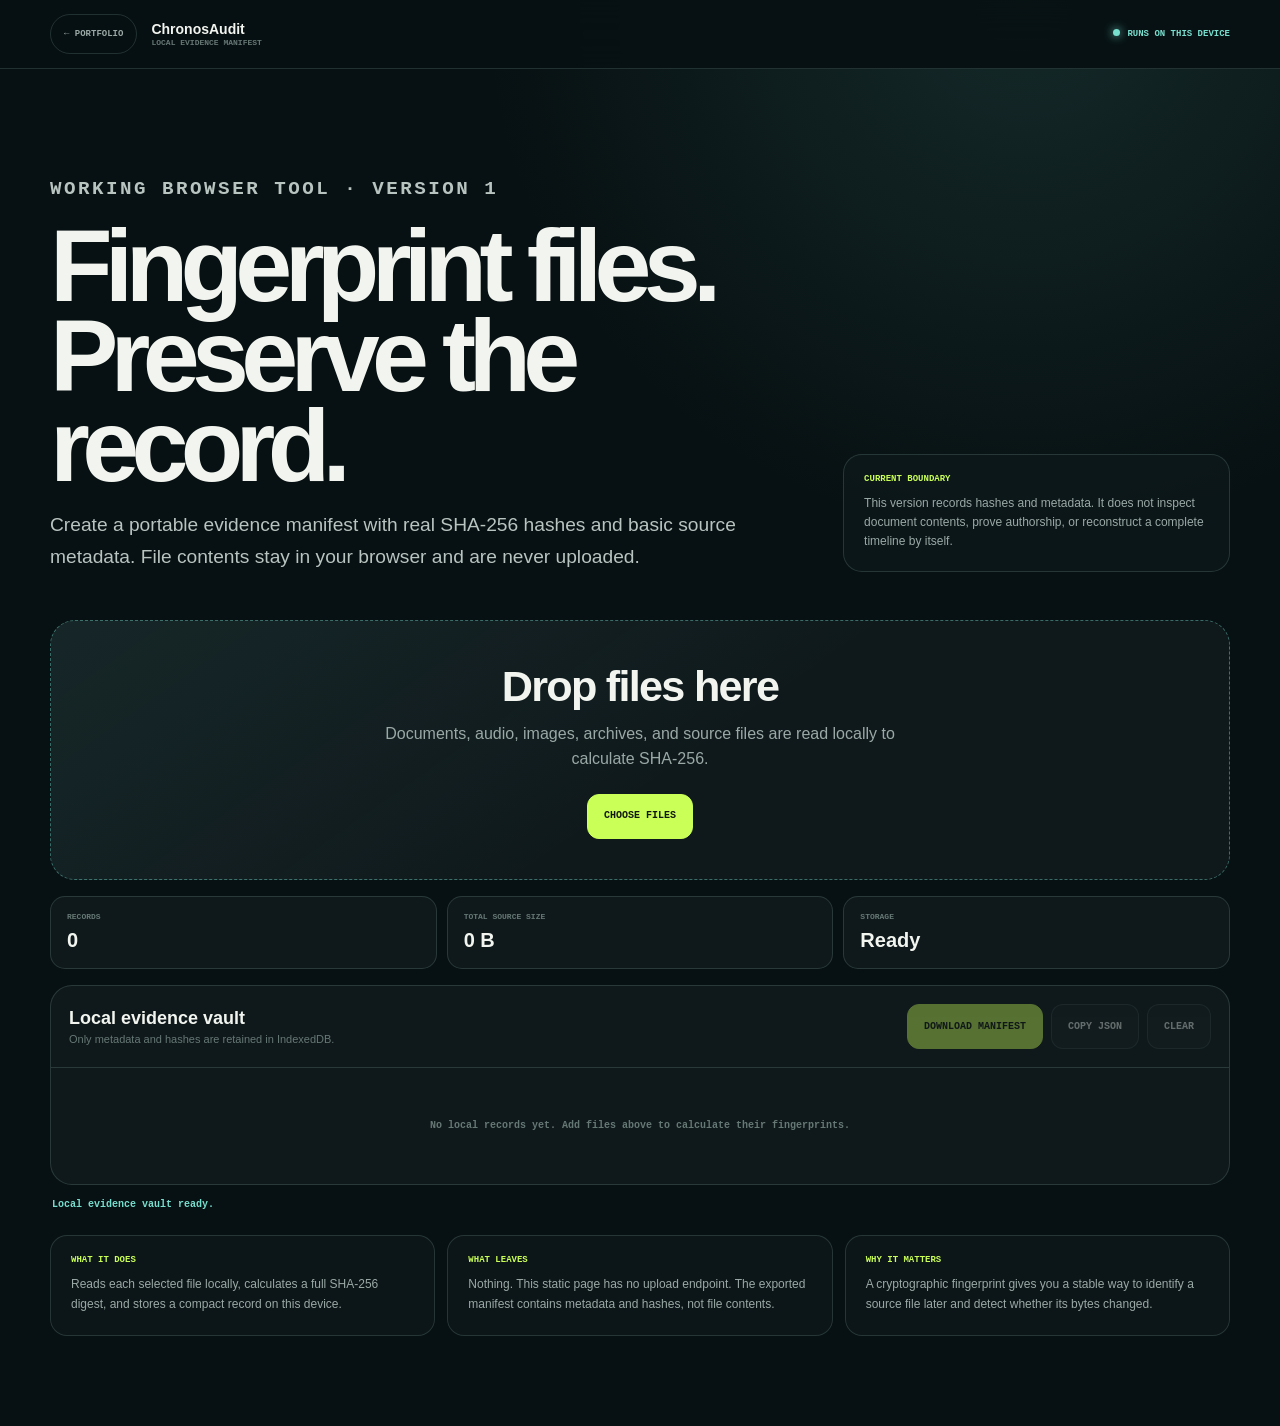
==== chronosaudit.html @ c4d178d5 "Create clear portfolio front door and standalone ChronosAudit tool" ====
<!doctype html><html lang="en"><head><meta charset="utf-8"><meta name="viewport" content="width=device-width,initial-scale=1,viewport-fit=cover"><meta name="theme-color" content="#071012"><meta name="description" content="Create a portable local evidence manifest with real SHA-256 hashes. Files are processed in your browser and are never uploaded."><title>ChronosAudit — Local evidence manifest</title><style>
:root{color-scheme:dark;--bg:#071012;--panel:#0f191c;--panel2:#091114;--ink:#f2f5ef;--muted:#9aa9a5;--faint:#667874;--line:rgba(188,242,225,.15);--mint:#78dfcf;--acid:#caff58;--red:#ff8e84;--max:1180px}*{box-sizing:border-box}body{margin:0;min-width:320px;background:radial-gradient(circle at 80% 0,rgba(120,223,207,.12),transparent 34rem),var(--bg);color:var(--ink);font-family:Inter,-apple-system,BlinkMacSystemFont,"Segoe UI",sans-serif;-webkit-font-smoothing:antialiased}.shell{width:min(calc(100% - 32px),var(--max));margin:auto}.top{border-bottom:1px solid var(--line);background:rgba(7,16,18,.9);backdrop-filter:blur(18px)}nav{display:flex;min-height:68px;align-items:center;gap:14px}.back{display:inline-flex;min-height:40px;align-items:center;padding:0 13px;border:1px solid var(--line);border-radius:999px;color:var(--muted);font:800 9px/1 ui-monospace,monospace;text-decoration:none;text-transform:uppercase}.title strong{display:block;font-size:14px}.title small{display:block;margin-top:2px;color:var(--faint);font:700 8px/1 ui-monospace,monospace;text-transform:uppercase}.local{margin-left:auto;color:var(--mint);font:800 9px/1 ui-monospace,monospace;text-transform:uppercase}.local:before{display:inline-block;width:7px;height:7px;margin-right:7px;border-radius:50%;background:var(--mint);box-shadow:0 0 10px var(--mint);content:""}.hero{display:grid;grid-template-columns:minmax(0,1fr) minmax(280px,.55fr);gap:clamp(32px,7vw,90px);align-items:end;padding:clamp(60px,9vw,105px) 0 48px}.eyebrow{color:var(--mint);font:800 9px/1 ui-monospace,monospace;letter-spacing:.13em;text-transform:uppercase}.hero h1{margin:15px 0 18px;font-size:clamp(3.2rem,8vw,6.7rem);line-height:.88;letter-spacing:-.075em}.hero p{max-width:690px;margin:0;color:#b8c4c0;font-size:clamp(1rem,1.8vw,1.2rem);line-height:1.65}.limit{padding:20px;border:1px solid var(--line);border-radius:19px;background:rgba(15,25,28,.72)}.limit strong{display:block;color:var(--acid);font:800 9px/1 ui-monospace,monospace;text-transform:uppercase}.limit p{margin:10px 0 0;color:var(--muted);font-size:12px;line-height:1.6}.work{padding-bottom:90px}.drop{display:grid;min-height:260px;place-items:center;padding:30px;border:1px dashed rgba(120,223,207,.42);border-radius:25px;background:linear-gradient(145deg,rgba(120,223,207,.07),transparent 55%),var(--panel);text-align:center;cursor:pointer}.drop.drag{border-color:var(--acid);background:rgba(202,255,88,.06)}.drop.busy{pointer-events:none;opacity:.72}.drop h2{margin:0;font-size:clamp(1.65rem,3.5vw,2.7rem);letter-spacing:-.04em}.drop p{max-width:560px;margin:10px auto 0;color:var(--muted);line-height:1.6}.button{display:inline-flex;min-height:45px;align-items:center;justify-content:center;padding:0 16px;border:1px solid var(--line);border-radius:12px;background:rgba(255,255,255,.04);color:var(--ink);font:800 10px/1 ui-monospace,monospace;cursor:pointer;text-decoration:none;text-transform:uppercase}.button.primary{border-color:var(--acid);background:var(--acid);color:#11170f}.drop .button{margin-top:22px}.button:disabled{cursor:not-allowed;opacity:.38}.processing{display:none;margin-top:12px;padding:15px 17px;border:1px solid var(--line);border-radius:15px;background:var(--panel)}.processing.show{display:block}.processing-top{display:flex;justify-content:space-between;gap:14px;color:var(--muted);font:700 9px/1.3 ui-monospace,monospace}.progress{height:5px;margin-top:12px;overflow:hidden;border-radius:999px;background:#182427}.progress span{display:block;width:0;height:100%;background:var(--mint);transition:width .14s}.summary{display:grid;grid-template-columns:repeat(3,1fr);gap:10px;margin:16px 0}.metric{padding:16px;border:1px solid var(--line);border-radius:15px;background:var(--panel)}.metric small{display:block;color:var(--faint);font:800 8px/1 ui-monospace,monospace;text-transform:uppercase}.metric strong{display:block;margin-top:8px;font-size:20px}.vault{overflow:hidden;border:1px solid var(--line);border-radius:22px;background:var(--panel)}.vault-head{display:flex;align-items:center;justify-content:space-between;gap:18px;padding:18px;border-bottom:1px solid var(--line)}.vault-head h2{margin:0;font-size:18px}.vault-head p{margin:4px 0 0;color:var(--faint);font-size:11px}.actions{display:flex;flex-wrap:wrap;gap:8px}.table-wrap{overflow:auto}table{width:100%;min-width:780px;border-collapse:collapse}th,td{padding:14px 16px;border-bottom:1px solid rgba(188,242,225,.08);text-align:left;font:700 9px/1.4 ui-monospace,monospace}th{color:var(--faint);text-transform:uppercase}td{color:var(--muted)}td.name{max-width:280px;color:var(--ink);overflow:hidden;text-overflow:ellipsis;white-space:nowrap}td.hash{max-width:360px;color:var(--mint);overflow:hidden;text-overflow:ellipsis;white-space:nowrap}td button{border:0;background:none;color:var(--faint);cursor:pointer;font-size:17px}.empty{padding:50px 20px;color:var(--faint);text-align:center;font:700 10px/1.6 ui-monospace,monospace}.status{min-height:22px;margin:12px 2px 0;color:var(--mint);font:700 10px/1.5 ui-monospace,monospace}.status.error{color:var(--red)}.explain{display:grid;grid-template-columns:repeat(3,1fr);gap:12px;margin-top:16px}.explain article{padding:20px;border:1px solid var(--line);border-radius:17px;background:rgba(15,25,28,.7)}.explain h3{margin:0;color:var(--acid);font:800 9px/1 ui-monospace,monospace;text-transform:uppercase}.explain p{margin:10px 0 0;color:var(--muted);font-size:12px;line-height:1.65}@media(max-width:800px){.hero{grid-template-columns:1fr}.summary,.explain{grid-template-columns:1fr}.vault-head{align-items:flex-start;flex-direction:column}.actions{width:100%}.actions .button{flex:1}.local{font-size:0}.local:before{margin:0}}@media(max-width:500px){.shell{width:min(calc(100% - 22px),var(--max))}.hero h1{font-size:clamp(3rem,17vw,4.4rem)}.drop{min-height:230px;padding:22px}.actions{display:grid}.actions .button{width:100%}}
</style></head><body><header class="top"><nav class="shell"><a class="back" href="index.html">← Portfolio</a><div class="title"><strong>ChronosAudit</strong><small>Local evidence manifest</small></div><div class="local">Runs on this device</div></nav></header><main class="shell"><section class="hero"><div><p class="eyebrow">Working browser tool · version 1</p><h1>Fingerprint files. Preserve the record.</h1><p>Create a portable evidence manifest with real SHA-256 hashes and basic source metadata. File contents stay in your browser and are never uploaded.</p></div><aside class="limit"><strong>Current boundary</strong><p>This version records hashes and metadata. It does not inspect document contents, prove authorship, or reconstruct a complete timeline by itself.</p></aside></section><section class="work"><input id="files" type="file" multiple hidden><div class="drop" id="drop" tabindex="0" role="button" aria-label="Choose files to hash"><div><h2>Drop files here</h2><p>Documents, audio, images, archives, and source files are read locally to calculate SHA-256.</p><button class="button primary" id="choose" type="button">Choose files</button></div></div><div class="processing" id="processing"><div class="processing-top"><span id="processingFile">Preparing…</span><span id="processingCount"></span></div><div class="progress"><span id="bar"></span></div></div><div class="summary"><div class="metric"><small>Records</small><strong id="count">0</strong></div><div class="metric"><small>Total source size</small><strong id="size">0 B</strong></div><div class="metric"><small>Storage</small><strong id="dbState">Opening…</strong></div></div><section class="vault"><header class="vault-head"><div><h2>Local evidence vault</h2><p>Only metadata and hashes are retained in IndexedDB.</p></div><div class="actions"><button class="button primary" id="download" disabled>Download manifest</button><button class="button" id="copy" disabled>Copy JSON</button><button class="button" id="clear" disabled>Clear</button></div></header><div class="table-wrap"><table id="table" hidden><thead><tr><th>File</th><th>Size</th><th>Modified</th><th>SHA-256</th><th></th></tr></thead><tbody id="rows"></tbody></table><div class="empty" id="empty">No local records yet. Add files above to calculate their fingerprints.</div></div></section><div class="status" id="status" role="status" aria-live="polite"></div><div class="explain"><article><h3>What it does</h3><p>Reads each selected file locally, calculates a full SHA-256 digest, and stores a compact record on this device.</p></article><article><h3>What leaves</h3><p>Nothing. This static page has no upload endpoint. The exported manifest contains metadata and hashes, not file contents.</p></article><article><h3>Why it matters</h3><p>A cryptographic fingerprint gives you a stable way to identify a source file later and detect whether its bytes changed.</p></article></div></section></main><script>
(()=>{const DB='chronosaudit',STORE='records',SCHEMA='chronosaudit.manifest.v1',el={files:document.querySelector('#files'),drop:document.querySelector('#drop'),choose:document.querySelector('#choose'),processing:document.querySelector('#processing'),processingFile:document.querySelector('#processingFile'),processingCount:document.querySelector('#processingCount'),bar:document.querySelector('#bar'),count:document.querySelector('#count'),size:document.querySelector('#size'),dbState:document.querySelector('#dbState'),download:document.querySelector('#download'),copy:document.querySelector('#copy'),clear:document.querySelector('#clear'),table:document.querySelector('#table'),rows:document.querySelector('#rows'),empty:document.querySelector('#empty'),status:document.querySelector('#status')};let db,records=[],busy=false;const status=(m,e=false)=>{el.status.textContent=m;el.status.classList.toggle('error',e)};const bytes=n=>{if(!n)return'0 B';let u=['B','KB','MB','GB'],i=Math.min(Math.floor(Math.log(n)/Math.log(1024)),u.length-1);return`${(n/1024**i).toFixed(i?1:0)} ${u[i]}`};const date=v=>{let d=new Date(v);return Number.isNaN(d.valueOf())?'Unknown':d.toLocaleString()};function open(){return new Promise((res,rej)=>{let r=indexedDB.open(DB,1);r.onupgradeneeded=()=>r.result.createObjectStore(STORE,{keyPath:'id'});r.onsuccess=()=>res(r.result);r.onerror=()=>rej(r.error)})}function tx(mode='readonly'){return db.transaction(STORE,mode).objectStore(STORE)}function all(){return new Promise((res,rej)=>{let r=tx().getAll();r.onsuccess=()=>res(r.result||[]);r.onerror=()=>rej(r.error)})}function put(x){return new Promise((res,rej)=>{let r=tx('readwrite').put(x);r.onsuccess=()=>res();r.onerror=()=>rej(r.error)})}function del(id){return new Promise((res,rej)=>{let r=tx('readwrite').delete(id);r.onsuccess=()=>res();r.onerror=()=>rej(r.error)})}function wipe(){return new Promise((res,rej)=>{let r=tx('readwrite').clear();r.onsuccess=()=>res();r.onerror=()=>rej(r.error)})}async function hash(file){let data=await file.arrayBuffer(),digest=await crypto.subtle.digest('SHA-256',data);return[...new Uint8Array(digest)].map(b=>b.toString(16).padStart(2,'0')).join('')}function manifest(){return{schema:SCHEMA,generatedAt:new Date().toISOString(),processing:{location:'client browser',algorithm:'SHA-256',fileContentsUploaded:false,fileContentsStored:false,note:'Hashes identify bytes; this manifest does not prove authorship by itself.'},summary:{recordCount:records.length,totalBytes:records.reduce((s,r)=>s+Number(r.size||0),0)},entries:records.map(({id,...r})=>r)}}function render(){records.sort((a,b)=>String(b.addedAt).localeCompare(String(a.addedAt)));el.rows.replaceChildren();for(const r of records){let tr=document.createElement('tr'),n=document.createElement('td'),s=document.createElement('td'),m=document.createElement('td'),h=document.createElement('td'),x=document.createElement('td'),b=document.createElement('button');n.className='name';n.textContent=r.name;s.textContent=bytes(r.size);m.textContent=date(r.lastModified);h.className='hash';h.textContent=r.sha256;b.textContent='×';b.setAttribute('aria-label',`Remove ${r.name}`);b.onclick=async()=>{if(busy)return;await del(r.id);records=records.filter(v=>v.id!==r.id);render();status(`Removed ${r.name}.`)};x.append(b);tr.append(n,s,m,h,x);el.rows.append(tr)}let yes=records.length>0;el.table.hidden=!yes;el.empty.hidden=yes;el.count.textContent=records.length;el.size.textContent=bytes(records.reduce((s,r)=>s+Number(r.size||0),0));[el.download,el.copy,el.clear].forEach(b=>b.disabled=!yes||busy);el.dbState.textContent=db?'Ready':'Unavailable'}async function process(list){let files=[...(list||[])].filter(f=>f instanceof File);if(!files.length||busy)return;busy=true;el.drop.classList.add('busy');el.processing.classList.add('show');render();let ok=0,fail=0;for(let i=0;i<files.length;i++){let f=files[i];el.processingFile.textContent=`Hashing ${f.name}`;el.processingCount.textContent=`${i+1} / ${files.length}`;el.bar.style.width=`${Math.round(i/files.length*100)}%`;try{let sha=await hash(f),r={id:`${sha}:${f.name}:${f.size}:${f.lastModified}`,name:f.name,size:f.size,type:f.type||'application/octet-stream',lastModified:new Date(f.lastModified).toISOString(),sha256:sha,addedAt:new Date().toISOString()};await put(r);let j=records.findIndex(v=>v.id===r.id);j>=0?records.splice(j,1,r):records.push(r);ok++}catch(e){console.error(e);fail++}el.bar.style.width=`${Math.round((i+1)/files.length*100)}%`;render()}busy=false;el.drop.classList.remove('busy');el.processing.classList.remove('show');el.bar.style.width='0%';el.files.value='';render();status(fail?`Saved ${ok}; ${fail} could not be hashed.`:`Saved ${ok} local record${ok===1?'':'s'}. Nothing was uploaded.`,!!fail)}el.choose.onclick=e=>{e.stopPropagation();el.files.click()};el.drop.onclick=e=>{if(e.target!==el.choose)el.files.click()};el.drop.onkeydown=e=>{if(e.key==='Enter'||e.key===' '){e.preventDefault();el.files.click()}};el.files.onchange=e=>process(e.target.files);['dragenter','dragover'].forEach(t=>el.drop.addEventListener(t,e=>{e.preventDefault();el.drop.classList.add('drag')}));el.drop.ondragleave=e=>{if(!el.drop.contains(e.relatedTarget))el.drop.classList.remove('drag')};el.drop.ondrop=e=>{e.preventDefault();el.drop.classList.remove('drag');process(e.dataTransfer.files)};el.download.onclick=()=>{let blob=new Blob([JSON.stringify(manifest(),null,2)],{type:'application/json'}),url=URL.createObjectURL(blob),a=document.createElement('a');a.href=url;a.download=`chronosaudit-manifest-${new Date().toISOString().replace(/[:.]/g,'-')}.json`;a.click();URL.revokeObjectURL(url);status(`Downloaded ${records.length}-record manifest.`)};el.copy.onclick=async()=>{let text=JSON.stringify(manifest(),null,2);try{await navigator.clipboard.writeText(text);status(`Copied ${records.length}-record manifest.`)}catch{status('Clipboard access was blocked. Use Download manifest.',true)}};el.clear.onclick=async()=>{if(!confirm(`Clear ${records.length} local record${records.length===1?'':'s'}? Original files are not affected.`))return;await wipe();records=[];render();status('Local records cleared. Original files were not changed.')} ;(async()=>{try{db=await open();records=await all();render();status(records.length?`Restored ${records.length} local record${records.length===1?'':'s'}.`:'Local evidence vault ready.')}catch(e){console.error(e);render();status('IndexedDB is unavailable in this browser.',true)}})()})();
</script></body></html>
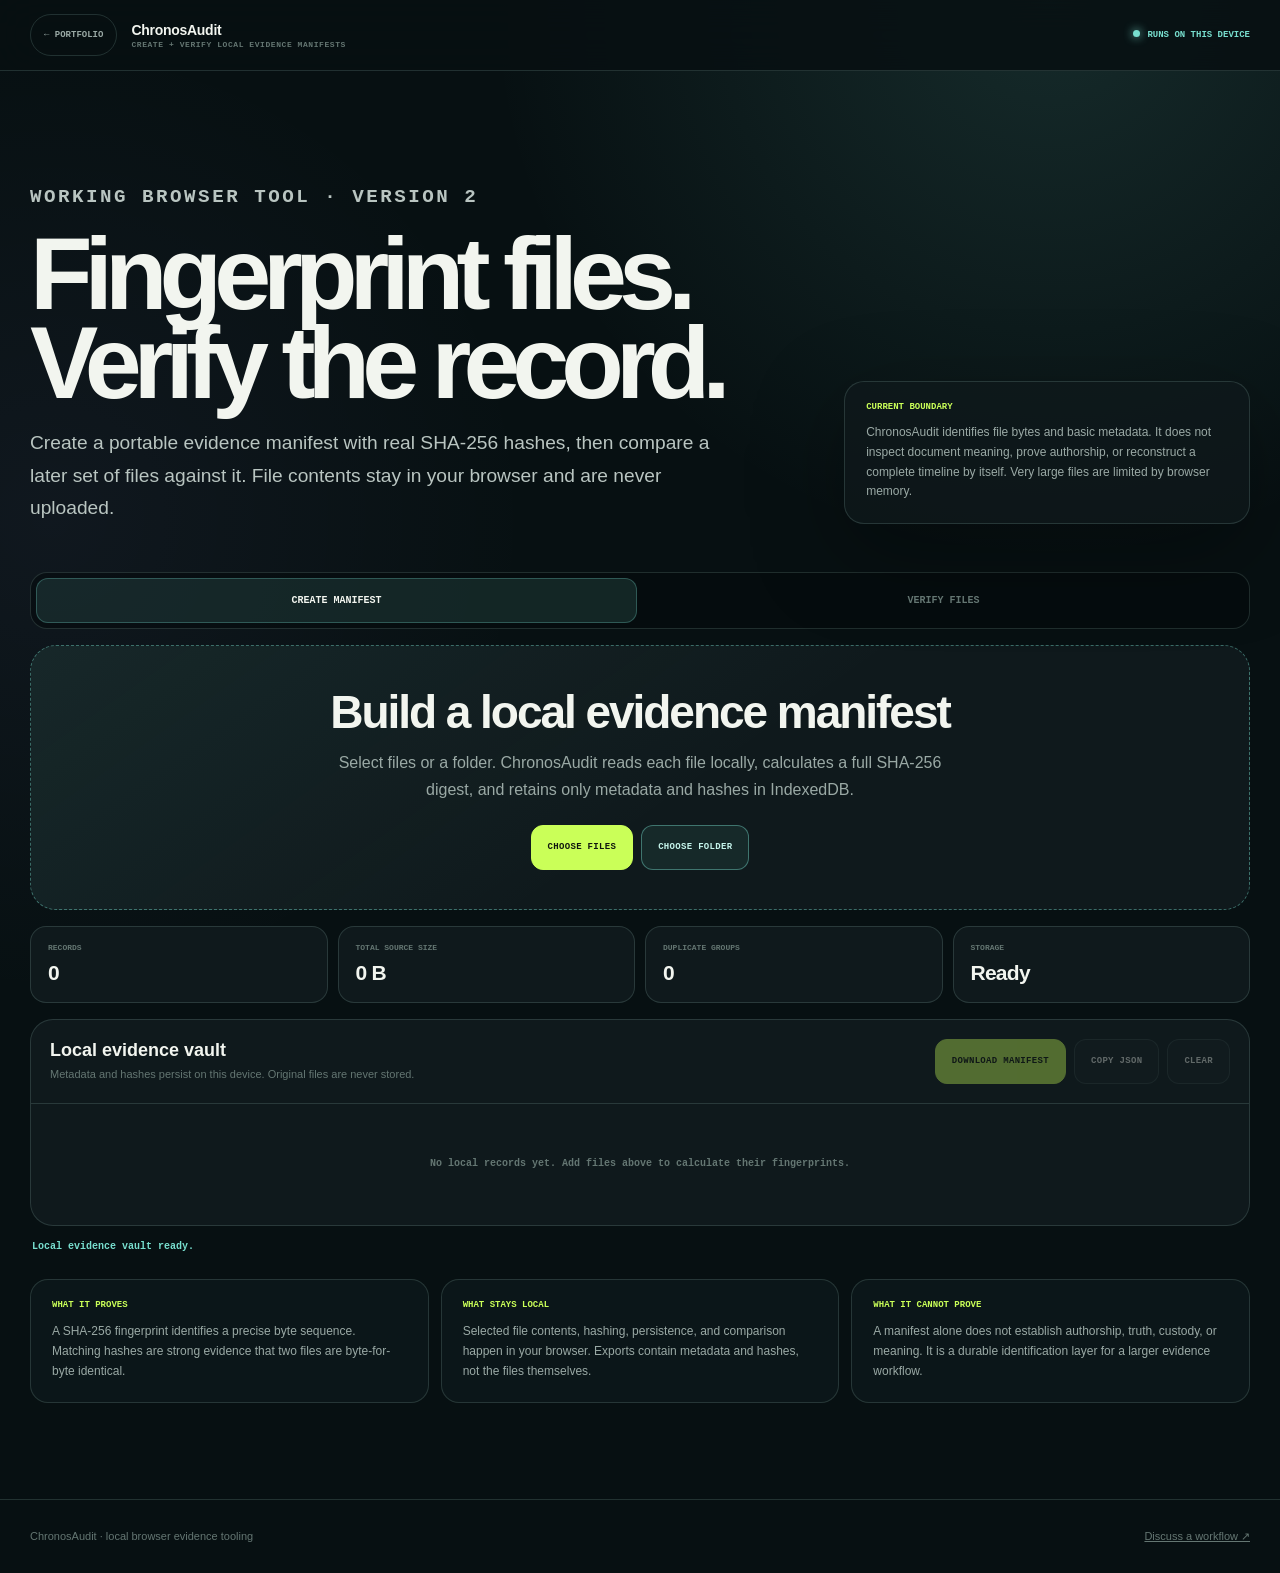
==== commit 9638aae9: "Upgrade ChronosAudit with manifest verification and duplicate detection" ====
--- a/chronosaudit.html
+++ b/chronosaudit.html
@@ -1,5 +1,1027 @@
-<!doctype html><html lang="en"><head><meta charset="utf-8"><meta name="viewport" content="width=device-width,initial-scale=1,viewport-fit=cover"><meta name="theme-color" content="#071012"><meta name="description" content="Create a portable local evidence manifest with real SHA-256 hashes. Files are processed in your browser and are never uploaded."><title>ChronosAudit — Local evidence manifest</title><style>
-:root{color-scheme:dark;--bg:#071012;--panel:#0f191c;--panel2:#091114;--ink:#f2f5ef;--muted:#9aa9a5;--faint:#667874;--line:rgba(188,242,225,.15);--mint:#78dfcf;--acid:#caff58;--red:#ff8e84;--max:1180px}*{box-sizing:border-box}body{margin:0;min-width:320px;background:radial-gradient(circle at 80% 0,rgba(120,223,207,.12),transparent 34rem),var(--bg);color:var(--ink);font-family:Inter,-apple-system,BlinkMacSystemFont,"Segoe UI",sans-serif;-webkit-font-smoothing:antialiased}.shell{width:min(calc(100% - 32px),var(--max));margin:auto}.top{border-bottom:1px solid var(--line);background:rgba(7,16,18,.9);backdrop-filter:blur(18px)}nav{display:flex;min-height:68px;align-items:center;gap:14px}.back{display:inline-flex;min-height:40px;align-items:center;padding:0 13px;border:1px solid var(--line);border-radius:999px;color:var(--muted);font:800 9px/1 ui-monospace,monospace;text-decoration:none;text-transform:uppercase}.title strong{display:block;font-size:14px}.title small{display:block;margin-top:2px;color:var(--faint);font:700 8px/1 ui-monospace,monospace;text-transform:uppercase}.local{margin-left:auto;color:var(--mint);font:800 9px/1 ui-monospace,monospace;text-transform:uppercase}.local:before{display:inline-block;width:7px;height:7px;margin-right:7px;border-radius:50%;background:var(--mint);box-shadow:0 0 10px var(--mint);content:""}.hero{display:grid;grid-template-columns:minmax(0,1fr) minmax(280px,.55fr);gap:clamp(32px,7vw,90px);align-items:end;padding:clamp(60px,9vw,105px) 0 48px}.eyebrow{color:var(--mint);font:800 9px/1 ui-monospace,monospace;letter-spacing:.13em;text-transform:uppercase}.hero h1{margin:15px 0 18px;font-size:clamp(3.2rem,8vw,6.7rem);line-height:.88;letter-spacing:-.075em}.hero p{max-width:690px;margin:0;color:#b8c4c0;font-size:clamp(1rem,1.8vw,1.2rem);line-height:1.65}.limit{padding:20px;border:1px solid var(--line);border-radius:19px;background:rgba(15,25,28,.72)}.limit strong{display:block;color:var(--acid);font:800 9px/1 ui-monospace,monospace;text-transform:uppercase}.limit p{margin:10px 0 0;color:var(--muted);font-size:12px;line-height:1.6}.work{padding-bottom:90px}.drop{display:grid;min-height:260px;place-items:center;padding:30px;border:1px dashed rgba(120,223,207,.42);border-radius:25px;background:linear-gradient(145deg,rgba(120,223,207,.07),transparent 55%),var(--panel);text-align:center;cursor:pointer}.drop.drag{border-color:var(--acid);background:rgba(202,255,88,.06)}.drop.busy{pointer-events:none;opacity:.72}.drop h2{margin:0;font-size:clamp(1.65rem,3.5vw,2.7rem);letter-spacing:-.04em}.drop p{max-width:560px;margin:10px auto 0;color:var(--muted);line-height:1.6}.button{display:inline-flex;min-height:45px;align-items:center;justify-content:center;padding:0 16px;border:1px solid var(--line);border-radius:12px;background:rgba(255,255,255,.04);color:var(--ink);font:800 10px/1 ui-monospace,monospace;cursor:pointer;text-decoration:none;text-transform:uppercase}.button.primary{border-color:var(--acid);background:var(--acid);color:#11170f}.drop .button{margin-top:22px}.button:disabled{cursor:not-allowed;opacity:.38}.processing{display:none;margin-top:12px;padding:15px 17px;border:1px solid var(--line);border-radius:15px;background:var(--panel)}.processing.show{display:block}.processing-top{display:flex;justify-content:space-between;gap:14px;color:var(--muted);font:700 9px/1.3 ui-monospace,monospace}.progress{height:5px;margin-top:12px;overflow:hidden;border-radius:999px;background:#182427}.progress span{display:block;width:0;height:100%;background:var(--mint);transition:width .14s}.summary{display:grid;grid-template-columns:repeat(3,1fr);gap:10px;margin:16px 0}.metric{padding:16px;border:1px solid var(--line);border-radius:15px;background:var(--panel)}.metric small{display:block;color:var(--faint);font:800 8px/1 ui-monospace,monospace;text-transform:uppercase}.metric strong{display:block;margin-top:8px;font-size:20px}.vault{overflow:hidden;border:1px solid var(--line);border-radius:22px;background:var(--panel)}.vault-head{display:flex;align-items:center;justify-content:space-between;gap:18px;padding:18px;border-bottom:1px solid var(--line)}.vault-head h2{margin:0;font-size:18px}.vault-head p{margin:4px 0 0;color:var(--faint);font-size:11px}.actions{display:flex;flex-wrap:wrap;gap:8px}.table-wrap{overflow:auto}table{width:100%;min-width:780px;border-collapse:collapse}th,td{padding:14px 16px;border-bottom:1px solid rgba(188,242,225,.08);text-align:left;font:700 9px/1.4 ui-monospace,monospace}th{color:var(--faint);text-transform:uppercase}td{color:var(--muted)}td.name{max-width:280px;color:var(--ink);overflow:hidden;text-overflow:ellipsis;white-space:nowrap}td.hash{max-width:360px;color:var(--mint);overflow:hidden;text-overflow:ellipsis;white-space:nowrap}td button{border:0;background:none;color:var(--faint);cursor:pointer;font-size:17px}.empty{padding:50px 20px;color:var(--faint);text-align:center;font:700 10px/1.6 ui-monospace,monospace}.status{min-height:22px;margin:12px 2px 0;color:var(--mint);font:700 10px/1.5 ui-monospace,monospace}.status.error{color:var(--red)}.explain{display:grid;grid-template-columns:repeat(3,1fr);gap:12px;margin-top:16px}.explain article{padding:20px;border:1px solid var(--line);border-radius:17px;background:rgba(15,25,28,.7)}.explain h3{margin:0;color:var(--acid);font:800 9px/1 ui-monospace,monospace;text-transform:uppercase}.explain p{margin:10px 0 0;color:var(--muted);font-size:12px;line-height:1.65}@media(max-width:800px){.hero{grid-template-columns:1fr}.summary,.explain{grid-template-columns:1fr}.vault-head{align-items:flex-start;flex-direction:column}.actions{width:100%}.actions .button{flex:1}.local{font-size:0}.local:before{margin:0}}@media(max-width:500px){.shell{width:min(calc(100% - 22px),var(--max))}.hero h1{font-size:clamp(3rem,17vw,4.4rem)}.drop{min-height:230px;padding:22px}.actions{display:grid}.actions .button{width:100%}}
-</style></head><body><header class="top"><nav class="shell"><a class="back" href="index.html">← Portfolio</a><div class="title"><strong>ChronosAudit</strong><small>Local evidence manifest</small></div><div class="local">Runs on this device</div></nav></header><main class="shell"><section class="hero"><div><p class="eyebrow">Working browser tool · version 1</p><h1>Fingerprint files. Preserve the record.</h1><p>Create a portable evidence manifest with real SHA-256 hashes and basic source metadata. File contents stay in your browser and are never uploaded.</p></div><aside class="limit"><strong>Current boundary</strong><p>This version records hashes and metadata. It does not inspect document contents, prove authorship, or reconstruct a complete timeline by itself.</p></aside></section><section class="work"><input id="files" type="file" multiple hidden><div class="drop" id="drop" tabindex="0" role="button" aria-label="Choose files to hash"><div><h2>Drop files here</h2><p>Documents, audio, images, archives, and source files are read locally to calculate SHA-256.</p><button class="button primary" id="choose" type="button">Choose files</button></div></div><div class="processing" id="processing"><div class="processing-top"><span id="processingFile">Preparing…</span><span id="processingCount"></span></div><div class="progress"><span id="bar"></span></div></div><div class="summary"><div class="metric"><small>Records</small><strong id="count">0</strong></div><div class="metric"><small>Total source size</small><strong id="size">0 B</strong></div><div class="metric"><small>Storage</small><strong id="dbState">Opening…</strong></div></div><section class="vault"><header class="vault-head"><div><h2>Local evidence vault</h2><p>Only metadata and hashes are retained in IndexedDB.</p></div><div class="actions"><button class="button primary" id="download" disabled>Download manifest</button><button class="button" id="copy" disabled>Copy JSON</button><button class="button" id="clear" disabled>Clear</button></div></header><div class="table-wrap"><table id="table" hidden><thead><tr><th>File</th><th>Size</th><th>Modified</th><th>SHA-256</th><th></th></tr></thead><tbody id="rows"></tbody></table><div class="empty" id="empty">No local records yet. Add files above to calculate their fingerprints.</div></div></section><div class="status" id="status" role="status" aria-live="polite"></div><div class="explain"><article><h3>What it does</h3><p>Reads each selected file locally, calculates a full SHA-256 digest, and stores a compact record on this device.</p></article><article><h3>What leaves</h3><p>Nothing. This static page has no upload endpoint. The exported manifest contains metadata and hashes, not file contents.</p></article><article><h3>Why it matters</h3><p>A cryptographic fingerprint gives you a stable way to identify a source file later and detect whether its bytes changed.</p></article></div></section></main><script>
-(()=>{const DB='chronosaudit',STORE='records',SCHEMA='chronosaudit.manifest.v1',el={files:document.querySelector('#files'),drop:document.querySelector('#drop'),choose:document.querySelector('#choose'),processing:document.querySelector('#processing'),processingFile:document.querySelector('#processingFile'),processingCount:document.querySelector('#processingCount'),bar:document.querySelector('#bar'),count:document.querySelector('#count'),size:document.querySelector('#size'),dbState:document.querySelector('#dbState'),download:document.querySelector('#download'),copy:document.querySelector('#copy'),clear:document.querySelector('#clear'),table:document.querySelector('#table'),rows:document.querySelector('#rows'),empty:document.querySelector('#empty'),status:document.querySelector('#status')};let db,records=[],busy=false;const status=(m,e=false)=>{el.status.textContent=m;el.status.classList.toggle('error',e)};const bytes=n=>{if(!n)return'0 B';let u=['B','KB','MB','GB'],i=Math.min(Math.floor(Math.log(n)/Math.log(1024)),u.length-1);return`${(n/1024**i).toFixed(i?1:0)} ${u[i]}`};const date=v=>{let d=new Date(v);return Number.isNaN(d.valueOf())?'Unknown':d.toLocaleString()};function open(){return new Promise((res,rej)=>{let r=indexedDB.open(DB,1);r.onupgradeneeded=()=>r.result.createObjectStore(STORE,{keyPath:'id'});r.onsuccess=()=>res(r.result);r.onerror=()=>rej(r.error)})}function tx(mode='readonly'){return db.transaction(STORE,mode).objectStore(STORE)}function all(){return new Promise((res,rej)=>{let r=tx().getAll();r.onsuccess=()=>res(r.result||[]);r.onerror=()=>rej(r.error)})}function put(x){return new Promise((res,rej)=>{let r=tx('readwrite').put(x);r.onsuccess=()=>res();r.onerror=()=>rej(r.error)})}function del(id){return new Promise((res,rej)=>{let r=tx('readwrite').delete(id);r.onsuccess=()=>res();r.onerror=()=>rej(r.error)})}function wipe(){return new Promise((res,rej)=>{let r=tx('readwrite').clear();r.onsuccess=()=>res();r.onerror=()=>rej(r.error)})}async function hash(file){let data=await file.arrayBuffer(),digest=await crypto.subtle.digest('SHA-256',data);return[...new Uint8Array(digest)].map(b=>b.toString(16).padStart(2,'0')).join('')}function manifest(){return{schema:SCHEMA,generatedAt:new Date().toISOString(),processing:{location:'client browser',algorithm:'SHA-256',fileContentsUploaded:false,fileContentsStored:false,note:'Hashes identify bytes; this manifest does not prove authorship by itself.'},summary:{recordCount:records.length,totalBytes:records.reduce((s,r)=>s+Number(r.size||0),0)},entries:records.map(({id,...r})=>r)}}function render(){records.sort((a,b)=>String(b.addedAt).localeCompare(String(a.addedAt)));el.rows.replaceChildren();for(const r of records){let tr=document.createElement('tr'),n=document.createElement('td'),s=document.createElement('td'),m=document.createElement('td'),h=document.createElement('td'),x=document.createElement('td'),b=document.createElement('button');n.className='name';n.textContent=r.name;s.textContent=bytes(r.size);m.textContent=date(r.lastModified);h.className='hash';h.textContent=r.sha256;b.textContent='×';b.setAttribute('aria-label',`Remove ${r.name}`);b.onclick=async()=>{if(busy)return;await del(r.id);records=records.filter(v=>v.id!==r.id);render();status(`Removed ${r.name}.`)};x.append(b);tr.append(n,s,m,h,x);el.rows.append(tr)}let yes=records.length>0;el.table.hidden=!yes;el.empty.hidden=yes;el.count.textContent=records.length;el.size.textContent=bytes(records.reduce((s,r)=>s+Number(r.size||0),0));[el.download,el.copy,el.clear].forEach(b=>b.disabled=!yes||busy);el.dbState.textContent=db?'Ready':'Unavailable'}async function process(list){let files=[...(list||[])].filter(f=>f instanceof File);if(!files.length||busy)return;busy=true;el.drop.classList.add('busy');el.processing.classList.add('show');render();let ok=0,fail=0;for(let i=0;i<files.length;i++){let f=files[i];el.processingFile.textContent=`Hashing ${f.name}`;el.processingCount.textContent=`${i+1} / ${files.length}`;el.bar.style.width=`${Math.round(i/files.length*100)}%`;try{let sha=await hash(f),r={id:`${sha}:${f.name}:${f.size}:${f.lastModified}`,name:f.name,size:f.size,type:f.type||'application/octet-stream',lastModified:new Date(f.lastModified).toISOString(),sha256:sha,addedAt:new Date().toISOString()};await put(r);let j=records.findIndex(v=>v.id===r.id);j>=0?records.splice(j,1,r):records.push(r);ok++}catch(e){console.error(e);fail++}el.bar.style.width=`${Math.round((i+1)/files.length*100)}%`;render()}busy=false;el.drop.classList.remove('busy');el.processing.classList.remove('show');el.bar.style.width='0%';el.files.value='';render();status(fail?`Saved ${ok}; ${fail} could not be hashed.`:`Saved ${ok} local record${ok===1?'':'s'}. Nothing was uploaded.`,!!fail)}el.choose.onclick=e=>{e.stopPropagation();el.files.click()};el.drop.onclick=e=>{if(e.target!==el.choose)el.files.click()};el.drop.onkeydown=e=>{if(e.key==='Enter'||e.key===' '){e.preventDefault();el.files.click()}};el.files.onchange=e=>process(e.target.files);['dragenter','dragover'].forEach(t=>el.drop.addEventListener(t,e=>{e.preventDefault();el.drop.classList.add('drag')}));el.drop.ondragleave=e=>{if(!el.drop.contains(e.relatedTarget))el.drop.classList.remove('drag')};el.drop.ondrop=e=>{e.preventDefault();el.drop.classList.remove('drag');process(e.dataTransfer.files)};el.download.onclick=()=>{let blob=new Blob([JSON.stringify(manifest(),null,2)],{type:'application/json'}),url=URL.createObjectURL(blob),a=document.createElement('a');a.href=url;a.download=`chronosaudit-manifest-${new Date().toISOString().replace(/[:.]/g,'-')}.json`;a.click();URL.revokeObjectURL(url);status(`Downloaded ${records.length}-record manifest.`)};el.copy.onclick=async()=>{let text=JSON.stringify(manifest(),null,2);try{await navigator.clipboard.writeText(text);status(`Copied ${records.length}-record manifest.`)}catch{status('Clipboard access was blocked. Use Download manifest.',true)}};el.clear.onclick=async()=>{if(!confirm(`Clear ${records.length} local record${records.length===1?'':'s'}? Original files are not affected.`))return;await wipe();records=[];render();status('Local records cleared. Original files were not changed.')} ;(async()=>{try{db=await open();records=await all();render();status(records.length?`Restored ${records.length} local record${records.length===1?'':'s'}.`:'Local evidence vault ready.')}catch(e){console.error(e);render();status('IndexedDB is unavailable in this browser.',true)}})()})();
-</script></body></html>
+<!doctype html>
+<html lang="en">
+<head>
+  <meta charset="utf-8">
+  <meta name="viewport" content="width=device-width,initial-scale=1,viewport-fit=cover">
+  <meta name="theme-color" content="#071012">
+  <meta name="description" content="Create and verify portable local evidence manifests with real SHA-256 hashes. Files stay in your browser and are never uploaded.">
+  <meta property="og:title" content="ChronosAudit — Local evidence manifest">
+  <meta property="og:description" content="Fingerprint local files, export a portable manifest, and verify a later file set against the record.">
+  <meta property="og:type" content="website">
+  <title>ChronosAudit — Create and verify local evidence manifests</title>
+  <style>
+    :root {
+      color-scheme: dark;
+      --bg: #071012;
+      --panel: #0f191c;
+      --panel-2: #091114;
+      --panel-3: #071012;
+      --ink: #f2f5ef;
+      --muted: #9aa9a5;
+      --faint: #647672;
+      --line: rgba(188,242,225,.15);
+      --line-strong: rgba(188,242,225,.28);
+      --mint: #78dfcf;
+      --acid: #caff58;
+      --violet: #ad9dff;
+      --amber: #ffc66d;
+      --red: #ff8e84;
+      --blue: #86b7ff;
+      --max: 1220px;
+      --mono: ui-monospace, SFMono-Regular, Menlo, Monaco, Consolas, "Liberation Mono", monospace;
+      --sans: Inter, ui-sans-serif, -apple-system, BlinkMacSystemFont, "Segoe UI", sans-serif;
+      --shadow: 0 28px 90px rgba(0,0,0,.34);
+    }
+    * { box-sizing: border-box; }
+    html { scroll-behavior: smooth; }
+    body {
+      margin: 0;
+      min-width: 320px;
+      background:
+        radial-gradient(circle at 82% 0, rgba(120,223,207,.13), transparent 35rem),
+        radial-gradient(circle at 4% 33%, rgba(173,157,255,.055), transparent 30rem),
+        var(--bg);
+      color: var(--ink);
+      font-family: var(--sans);
+      -webkit-font-smoothing: antialiased;
+    }
+    a { color: inherit; }
+    button, input { font: inherit; }
+    button, a { -webkit-tap-highlight-color: transparent; }
+    ::selection { background: var(--acid); color: #11170f; }
+    .shell { width: min(calc(100% - 34px), var(--max)); margin-inline: auto; }
+
+    .top {
+      position: sticky;
+      top: 0;
+      z-index: 50;
+      border-bottom: 1px solid var(--line);
+      background: rgba(7,16,18,.86);
+      backdrop-filter: blur(20px);
+      -webkit-backdrop-filter: blur(20px);
+    }
+    nav { display: flex; min-height: 70px; align-items: center; gap: 14px; }
+    .back {
+      display: inline-flex;
+      min-height: 42px;
+      align-items: center;
+      padding: 0 13px;
+      border: 1px solid var(--line);
+      border-radius: 999px;
+      color: var(--muted);
+      font: 850 9px/1 var(--mono);
+      text-decoration: none;
+      text-transform: uppercase;
+    }
+    .back:hover { border-color: var(--line-strong); color: var(--ink); }
+    .title strong { display: block; font-size: 14px; letter-spacing: -.02em; }
+    .title small { display: block; margin-top: 3px; color: var(--faint); font: 760 8px/1 var(--mono); letter-spacing: .07em; text-transform: uppercase; }
+    .local { margin-left: auto; color: var(--mint); font: 850 9px/1 var(--mono); text-transform: uppercase; }
+    .local::before {
+      display: inline-block;
+      width: 7px;
+      height: 7px;
+      margin-right: 7px;
+      border-radius: 50%;
+      background: var(--mint);
+      box-shadow: 0 0 10px var(--mint);
+      content: "";
+    }
+
+    .hero {
+      display: grid;
+      grid-template-columns: minmax(0,1fr) minmax(290px,.56fr);
+      gap: clamp(34px,7vw,92px);
+      align-items: end;
+      padding: clamp(66px,9vw,110px) 0 48px;
+    }
+    .eyebrow { color: var(--mint); font: 850 9px/1 var(--mono); letter-spacing: .13em; text-transform: uppercase; }
+    .hero h1 {
+      max-width: 850px;
+      margin: 16px 0 20px;
+      font-size: clamp(3.25rem,8vw,7rem);
+      line-height: .87;
+      letter-spacing: -.078em;
+      text-wrap: balance;
+    }
+    .hero p { max-width: 720px; margin: 0; color: #b9c5c1; font-size: clamp(1rem,1.8vw,1.2rem); line-height: 1.68; }
+    .limit {
+      padding: 21px;
+      border: 1px solid var(--line);
+      border-radius: 20px;
+      background: rgba(15,25,28,.74);
+      box-shadow: var(--shadow);
+    }
+    .limit strong { display: block; color: var(--acid); font: 850 9px/1 var(--mono); text-transform: uppercase; }
+    .limit p { margin: 11px 0 0; color: var(--muted); font-size: 12px; line-height: 1.65; }
+
+    .modebar {
+      display: flex;
+      gap: 6px;
+      margin-bottom: 16px;
+      padding: 5px;
+      border: 1px solid var(--line);
+      border-radius: 17px;
+      background: rgba(4,10,11,.55);
+    }
+    .mode {
+      min-height: 45px;
+      flex: 1;
+      border: 0;
+      border-radius: 12px;
+      background: transparent;
+      color: var(--faint);
+      font: 850 10px/1 var(--mono);
+      text-transform: uppercase;
+      cursor: pointer;
+    }
+    .mode[aria-selected="true"] {
+      background: rgba(120,223,207,.12);
+      color: var(--ink);
+      box-shadow: inset 0 0 0 1px rgba(120,223,207,.28);
+    }
+
+    .workspace { padding-bottom: 96px; }
+    .view[hidden] { display: none !important; }
+
+    .drop {
+      display: grid;
+      min-height: 265px;
+      place-items: center;
+      padding: 30px;
+      border: 1px dashed rgba(120,223,207,.42);
+      border-radius: 26px;
+      background:
+        linear-gradient(145deg,rgba(120,223,207,.075),transparent 55%),
+        var(--panel);
+      text-align: center;
+      cursor: pointer;
+      transition: border-color .16s ease, background .16s ease, transform .16s ease;
+    }
+    .drop:hover, .drop.drag { transform: translateY(-1px); border-color: var(--acid); background: rgba(202,255,88,.045); }
+    .drop.busy { pointer-events: none; opacity: .64; }
+    .drop h2 { margin: 0; font-size: clamp(1.8rem,3.6vw,2.9rem); letter-spacing: -.045em; }
+    .drop p { max-width: 620px; margin: 11px auto 0; color: var(--muted); line-height: 1.65; }
+    .drop-actions { display: flex; flex-wrap: wrap; justify-content: center; gap: 8px; margin-top: 22px; }
+
+    .button {
+      display: inline-flex;
+      min-height: 45px;
+      align-items: center;
+      justify-content: center;
+      padding: 0 16px;
+      border: 1px solid var(--line);
+      border-radius: 12px;
+      background: rgba(255,255,255,.04);
+      color: var(--ink);
+      font: 850 9px/1 var(--mono);
+      letter-spacing: .035em;
+      text-decoration: none;
+      text-transform: uppercase;
+      cursor: pointer;
+      transition: transform .15s ease,border-color .15s ease,filter .15s ease;
+    }
+    .button:hover { transform: translateY(-1px); border-color: var(--line-strong); }
+    .button.primary { border-color: var(--acid); background: var(--acid); color: #11170f; }
+    .button.mint { border-color: rgba(120,223,207,.42); background: rgba(120,223,207,.08); color: #c5f4eb; }
+    .button:disabled { transform: none; cursor: not-allowed; opacity: .36; }
+    button:focus-visible, a:focus-visible, .drop:focus-visible {
+      outline: 2px solid var(--acid);
+      outline-offset: 3px;
+    }
+
+    .processing {
+      display: none;
+      margin-top: 12px;
+      padding: 16px 18px;
+      border: 1px solid var(--line);
+      border-radius: 16px;
+      background: var(--panel);
+    }
+    .processing.show { display: block; }
+    .processing-top { display: flex; justify-content: space-between; gap: 14px; color: var(--muted); font: 750 9px/1.35 var(--mono); }
+    .progress { height: 5px; margin-top: 13px; overflow: hidden; border-radius: 999px; background: #182427; }
+    .progress span { display: block; width: 0; height: 100%; background: var(--mint); transition: width .14s; }
+
+    .summary {
+      display: grid;
+      grid-template-columns: repeat(4,1fr);
+      gap: 10px;
+      margin: 16px 0;
+    }
+    .metric { padding: 17px; border: 1px solid var(--line); border-radius: 16px; background: var(--panel); }
+    .metric small { display: block; color: var(--faint); font: 850 8px/1 var(--mono); text-transform: uppercase; }
+    .metric strong { display: block; margin-top: 9px; font-size: 21px; letter-spacing: -.035em; }
+
+    .vault, .verify-card {
+      overflow: hidden;
+      border: 1px solid var(--line);
+      border-radius: 23px;
+      background: var(--panel);
+    }
+    .vault-head, .card-head {
+      display: flex;
+      align-items: center;
+      justify-content: space-between;
+      gap: 18px;
+      padding: 19px;
+      border-bottom: 1px solid var(--line);
+    }
+    .vault-head h2, .card-head h2 { margin: 0; font-size: 18px; }
+    .vault-head p, .card-head p { margin: 5px 0 0; color: var(--faint); font-size: 11px; line-height: 1.5; }
+    .actions { display: flex; flex-wrap: wrap; gap: 8px; }
+
+    .table-wrap { overflow: auto; }
+    table { width: 100%; min-width: 870px; border-collapse: collapse; }
+    th, td { padding: 14px 16px; border-bottom: 1px solid rgba(188,242,225,.08); text-align: left; font: 730 9px/1.42 var(--mono); }
+    th { color: var(--faint); text-transform: uppercase; }
+    td { color: var(--muted); }
+    td.name { max-width: 300px; overflow: hidden; color: var(--ink); text-overflow: ellipsis; white-space: nowrap; }
+    td.hash { max-width: 350px; overflow: hidden; color: var(--mint); text-overflow: ellipsis; white-space: nowrap; }
+    td button { border: 0; background: none; color: var(--faint); cursor: pointer; font-size: 17px; }
+    .empty { padding: 52px 20px; color: var(--faint); text-align: center; font: 730 10px/1.65 var(--mono); }
+    .badge {
+      display: inline-flex;
+      min-height: 23px;
+      align-items: center;
+      padding: 0 8px;
+      border: 1px solid var(--line);
+      border-radius: 999px;
+      font: 850 8px/1 var(--mono);
+      text-transform: uppercase;
+    }
+    .badge.match { border-color: rgba(120,223,207,.34); background: rgba(120,223,207,.08); color: var(--mint); }
+    .badge.changed { border-color: rgba(255,142,132,.34); background: rgba(255,142,132,.08); color: var(--red); }
+    .badge.renamed { border-color: rgba(173,157,255,.34); background: rgba(173,157,255,.08); color: var(--violet); }
+    .badge.new { border-color: rgba(134,183,255,.34); background: rgba(134,183,255,.08); color: var(--blue); }
+    .badge.missing { border-color: rgba(255,198,109,.34); background: rgba(255,198,109,.08); color: var(--amber); }
+    .badge.duplicate { border-color: rgba(202,255,88,.28); background: rgba(202,255,88,.07); color: var(--acid); }
+
+    .status-line { min-height: 24px; margin: 13px 2px 0; color: var(--mint); font: 740 10px/1.5 var(--mono); }
+    .status-line.error { color: var(--red); }
+
+    .explain {
+      display: grid;
+      grid-template-columns: repeat(3,1fr);
+      gap: 12px;
+      margin-top: 16px;
+    }
+    .explain article { padding: 21px; border: 1px solid var(--line); border-radius: 18px; background: rgba(15,25,28,.72); }
+    .explain h3 { margin: 0; color: var(--acid); font: 850 9px/1 var(--mono); text-transform: uppercase; }
+    .explain p { margin: 11px 0 0; color: var(--muted); font-size: 12px; line-height: 1.68; }
+
+    .verify-grid {
+      display: grid;
+      grid-template-columns: repeat(2,minmax(0,1fr));
+      gap: 12px;
+      margin-bottom: 12px;
+    }
+    .verify-card { min-height: 240px; }
+    .card-body { padding: 19px; }
+    .card-body .button { width: 100%; }
+    .loaded {
+      display: none;
+      margin-top: 13px;
+      padding: 14px;
+      border: 1px solid rgba(120,223,207,.17);
+      border-radius: 14px;
+      background: var(--panel-2);
+    }
+    .loaded.show { display: block; }
+    .loaded strong { display: block; color: var(--mint); font: 850 8px/1 var(--mono); text-transform: uppercase; }
+    .loaded p { margin: 8px 0 0; color: var(--muted); font: 720 9px/1.5 var(--mono); overflow-wrap: anywhere; }
+    .verify-results { margin-top: 12px; }
+    .verify-results[hidden] { display: none; }
+
+    footer { padding: 30px 0; border-top: 1px solid var(--line); color: var(--faint); font-size: 11px; }
+    .footer { display: flex; justify-content: space-between; gap: 18px; }
+
+    @media (max-width: 850px) {
+      .hero { grid-template-columns: 1fr; }
+      .summary, .explain { grid-template-columns: repeat(2,1fr); }
+      .vault-head, .card-head { align-items: flex-start; flex-direction: column; }
+      .actions { width: 100%; }
+      .actions .button { flex: 1; }
+      .local { font-size: 0; }
+      .local::before { margin: 0; }
+    }
+    @media (max-width: 650px) {
+      .shell { width: min(calc(100% - 22px),var(--max)); }
+      .hero h1 { font-size: clamp(3.1rem,16vw,5rem); }
+      .summary, .explain, .verify-grid { grid-template-columns: 1fr; }
+      .drop { min-height: 235px; padding: 22px; }
+      .drop-actions, .actions { display: grid; width: 100%; }
+      .drop-actions .button, .actions .button { width: 100%; }
+      .footer { flex-direction: column; }
+    }
+    @media (prefers-reduced-motion: reduce) {
+      html { scroll-behavior: auto; }
+      *, *::before, *::after { transition-duration: .001ms !important; }
+    }
+  </style>
+</head>
+<body>
+  <header class="top">
+    <nav class="shell">
+      <a class="back" href="index.html">← Portfolio</a>
+      <div class="title"><strong>ChronosAudit</strong><small>Create + verify local evidence manifests</small></div>
+      <div class="local">Runs on this device</div>
+    </nav>
+  </header>
+
+  <main class="shell">
+    <section class="hero">
+      <div>
+        <p class="eyebrow">Working browser tool · version 2</p>
+        <h1>Fingerprint files. Verify the record.</h1>
+        <p>Create a portable evidence manifest with real SHA-256 hashes, then compare a later set of files against it. File contents stay in your browser and are never uploaded.</p>
+      </div>
+      <aside class="limit">
+        <strong>Current boundary</strong>
+        <p>ChronosAudit identifies file bytes and basic metadata. It does not inspect document meaning, prove authorship, or reconstruct a complete timeline by itself. Very large files are limited by browser memory.</p>
+      </aside>
+    </section>
+
+    <section class="workspace">
+      <div class="modebar" role="tablist" aria-label="ChronosAudit mode">
+        <button class="mode" id="modeCreate" type="button" role="tab" aria-selected="true" aria-controls="createView">Create manifest</button>
+        <button class="mode" id="modeVerify" type="button" role="tab" aria-selected="false" aria-controls="verifyView">Verify files</button>
+      </div>
+
+      <section class="view" id="createView" role="tabpanel" aria-labelledby="modeCreate">
+        <input id="files" type="file" multiple hidden>
+        <input id="folder" type="file" webkitdirectory multiple hidden>
+
+        <div class="drop" id="drop" tabindex="0" role="button" aria-label="Choose files to add to the local evidence manifest">
+          <div>
+            <h2>Build a local evidence manifest</h2>
+            <p>Select files or a folder. ChronosAudit reads each file locally, calculates a full SHA-256 digest, and retains only metadata and hashes in IndexedDB.</p>
+            <div class="drop-actions">
+              <button class="button primary" id="chooseFiles" type="button">Choose files</button>
+              <button class="button mint" id="chooseFolder" type="button">Choose folder</button>
+            </div>
+          </div>
+        </div>
+
+        <div class="processing" id="createProcessing">
+          <div class="processing-top"><span id="createProcessingFile">Preparing…</span><span id="createProcessingCount"></span></div>
+          <div class="progress"><span id="createBar"></span></div>
+        </div>
+
+        <div class="summary">
+          <div class="metric"><small>Records</small><strong id="count">0</strong></div>
+          <div class="metric"><small>Total source size</small><strong id="size">0 B</strong></div>
+          <div class="metric"><small>Duplicate groups</small><strong id="duplicates">0</strong></div>
+          <div class="metric"><small>Storage</small><strong id="dbState">Opening…</strong></div>
+        </div>
+
+        <section class="vault">
+          <header class="vault-head">
+            <div><h2>Local evidence vault</h2><p>Metadata and hashes persist on this device. Original files are never stored.</p></div>
+            <div class="actions">
+              <button class="button primary" id="downloadManifest" disabled>Download manifest</button>
+              <button class="button" id="copyManifest" disabled>Copy JSON</button>
+              <button class="button" id="clearVault" disabled>Clear</button>
+            </div>
+          </header>
+          <div class="table-wrap">
+            <table id="createTable" hidden>
+              <thead><tr><th>File</th><th>Size</th><th>Modified</th><th>State</th><th>SHA-256</th><th></th></tr></thead>
+              <tbody id="createRows"></tbody>
+            </table>
+            <div class="empty" id="createEmpty">No local records yet. Add files above to calculate their fingerprints.</div>
+          </div>
+        </section>
+        <div class="status-line" id="createStatus" role="status" aria-live="polite"></div>
+      </section>
+
+      <section class="view" id="verifyView" role="tabpanel" aria-labelledby="modeVerify" hidden>
+        <input id="manifestInput" type="file" accept=".json,application/json" hidden>
+        <input id="verifyFiles" type="file" multiple hidden>
+        <input id="verifyFolder" type="file" webkitdirectory multiple hidden>
+
+        <div class="verify-grid">
+          <section class="verify-card">
+            <header class="card-head"><div><h2>1. Load a manifest</h2><p>Use a ChronosAudit JSON manifest created earlier.</p></div></header>
+            <div class="card-body">
+              <button class="button primary" id="chooseManifest" type="button">Choose manifest JSON</button>
+              <div class="loaded" id="manifestLoaded">
+                <strong>Manifest loaded</strong>
+                <p id="manifestSummary"></p>
+              </div>
+            </div>
+          </section>
+
+          <section class="verify-card">
+            <header class="card-head"><div><h2>2. Select current files</h2><p>ChronosAudit hashes them now and compares them with the loaded record.</p></div></header>
+            <div class="card-body">
+              <div class="actions">
+                <button class="button mint" id="chooseVerifyFiles" type="button" disabled>Choose files</button>
+                <button class="button" id="chooseVerifyFolder" type="button" disabled>Choose folder</button>
+              </div>
+            </div>
+          </section>
+        </div>
+
+        <div class="processing" id="verifyProcessing">
+          <div class="processing-top"><span id="verifyProcessingFile">Preparing…</span><span id="verifyProcessingCount"></span></div>
+          <div class="progress"><span id="verifyBar"></span></div>
+        </div>
+
+        <section class="verify-results" id="verifyResults" hidden>
+          <div class="summary">
+            <div class="metric"><small>Matched</small><strong id="matchedCount">0</strong></div>
+            <div class="metric"><small>Changed</small><strong id="changedCount">0</strong></div>
+            <div class="metric"><small>Moved / renamed</small><strong id="renamedCount">0</strong></div>
+            <div class="metric"><small>New + missing</small><strong id="unresolvedCount">0</strong></div>
+          </div>
+
+          <section class="vault">
+            <header class="vault-head">
+              <div><h2>Verification report</h2><p>Comparison is based on SHA-256 and the manifest’s recorded path or filename.</p></div>
+              <div class="actions"><button class="button primary" id="downloadReport" disabled>Download report</button></div>
+            </header>
+            <div class="table-wrap">
+              <table>
+                <thead><tr><th>Status</th><th>Current file</th><th>Manifest record</th><th>Size</th><th>SHA-256</th></tr></thead>
+                <tbody id="verifyRows"></tbody>
+              </table>
+            </div>
+          </section>
+        </section>
+        <div class="status-line" id="verifyStatus" role="status" aria-live="polite"></div>
+      </section>
+
+      <div class="explain">
+        <article><h3>What it proves</h3><p>A SHA-256 fingerprint identifies a precise byte sequence. Matching hashes are strong evidence that two files are byte-for-byte identical.</p></article>
+        <article><h3>What stays local</h3><p>Selected file contents, hashing, persistence, and comparison happen in your browser. Exports contain metadata and hashes, not the files themselves.</p></article>
+        <article><h3>What it cannot prove</h3><p>A manifest alone does not establish authorship, truth, custody, or meaning. It is a durable identification layer for a larger evidence workflow.</p></article>
+      </div>
+    </section>
+  </main>
+
+  <footer>
+    <div class="shell footer"><span>ChronosAudit · local browser evidence tooling</span><a href="index.html#contact">Discuss a workflow ↗</a></div>
+  </footer>
+
+  <script>
+    (() => {
+      const DB_NAME = "chronosaudit";
+      const STORE_NAME = "records";
+      const DB_VERSION = 2;
+      const MANIFEST_SCHEMA = "chronosaudit.manifest.v2";
+      const REPORT_SCHEMA = "chronosaudit.verification.v1";
+      const $ = (selector, root = document) => root.querySelector(selector);
+      const $$ = (selector, root = document) => [...root.querySelectorAll(selector)];
+
+      let db = null;
+      let records = [];
+      let createBusy = false;
+      let verifyBusy = false;
+      let loadedManifest = null;
+      let loadedManifestName = "";
+      let verificationResults = [];
+
+      const bytes = (value) => {
+        const number = Number(value || 0);
+        if (!number) return "0 B";
+        const units = ["B","KB","MB","GB","TB"];
+        const index = Math.min(Math.floor(Math.log(number) / Math.log(1024)), units.length - 1);
+        return `${(number / (1024 ** index)).toFixed(index ? 1 : 0)} ${units[index]}`;
+      };
+      const date = (value) => {
+        const parsed = new Date(value);
+        return Number.isNaN(parsed.valueOf()) ? "Unknown" : parsed.toLocaleString();
+      };
+      const pathOfFile = (file) => file.webkitRelativePath || file.name;
+      const pathOfEntry = (entry) => entry.relativePath || entry.path || entry.name || "";
+      const validHash = (value) => /^[a-f0-9]{64}$/i.test(String(value || ""));
+      const setStatus = (element, message, error = false) => {
+        element.textContent = message;
+        element.classList.toggle("error", error);
+      };
+      const sha256 = async (file) => {
+        const data = await file.arrayBuffer();
+        const digest = await crypto.subtle.digest("SHA-256", data);
+        return [...new Uint8Array(digest)].map((value) => value.toString(16).padStart(2,"0")).join("");
+      };
+      const downloadJson = (value, filename) => {
+        const blob = new Blob([JSON.stringify(value, null, 2)], { type: "application/json" });
+        const url = URL.createObjectURL(blob);
+        const link = document.createElement("a");
+        link.href = url;
+        link.download = filename;
+        document.body.append(link);
+        link.click();
+        link.remove();
+        setTimeout(() => URL.revokeObjectURL(url), 0);
+      };
+
+      function openDatabase() {
+        return new Promise((resolve, reject) => {
+          const request = indexedDB.open(DB_NAME, DB_VERSION);
+          request.onupgradeneeded = () => {
+            if (!request.result.objectStoreNames.contains(STORE_NAME)) {
+              request.result.createObjectStore(STORE_NAME, { keyPath: "id" });
+            }
+          };
+          request.onsuccess = () => resolve(request.result);
+          request.onerror = () => reject(request.error);
+        });
+      }
+      function store(mode = "readonly") {
+        if (!db) throw new Error("IndexedDB is not ready.");
+        return db.transaction(STORE_NAME, mode).objectStore(STORE_NAME);
+      }
+      function getAllRecords() {
+        return new Promise((resolve, reject) => {
+          const request = store().getAll();
+          request.onsuccess = () => resolve(request.result || []);
+          request.onerror = () => reject(request.error);
+        });
+      }
+      function putRecord(record) {
+        return new Promise((resolve, reject) => {
+          const request = store("readwrite").put(record);
+          request.onsuccess = () => resolve();
+          request.onerror = () => reject(request.error);
+        });
+      }
+      function deleteRecord(id) {
+        return new Promise((resolve, reject) => {
+          const request = store("readwrite").delete(id);
+          request.onsuccess = () => resolve();
+          request.onerror = () => reject(request.error);
+        });
+      }
+      function clearRecords() {
+        return new Promise((resolve, reject) => {
+          const request = store("readwrite").clear();
+          request.onsuccess = () => resolve();
+          request.onerror = () => reject(request.error);
+        });
+      }
+
+      function duplicateGroups() {
+        const groups = new Map();
+        records.forEach((record) => {
+          if (!groups.has(record.sha256)) groups.set(record.sha256, []);
+          groups.get(record.sha256).push(record);
+        });
+        return [...groups.values()].filter((group) => group.length > 1);
+      }
+
+      function buildManifest() {
+        const duplicates = duplicateGroups();
+        return {
+          schema: MANIFEST_SCHEMA,
+          generatedAt: new Date().toISOString(),
+          processing: {
+            location: "client browser",
+            algorithm: "SHA-256",
+            fileContentsUploaded: false,
+            fileContentsStored: false,
+            note: "Hashes identify bytes. This manifest does not prove authorship, custody, or truth by itself."
+          },
+          summary: {
+            recordCount: records.length,
+            totalBytes: records.reduce((sum, record) => sum + Number(record.size || 0), 0),
+            duplicateGroups: duplicates.length
+          },
+          entries: records.map(({ id, ...record }) => record)
+        };
+      }
+
+      function renderCreate() {
+        records.sort((a,b) => String(b.addedAt).localeCompare(String(a.addedAt)));
+        const duplicateHashes = new Set(duplicateGroups().flat().map((record) => record.sha256));
+        const rows = $("#createRows");
+        rows.replaceChildren();
+
+        for (const record of records) {
+          const tr = document.createElement("tr");
+          const name = document.createElement("td");
+          const size = document.createElement("td");
+          const modified = document.createElement("td");
+          const state = document.createElement("td");
+          const hash = document.createElement("td");
+          const removeCell = document.createElement("td");
+          const remove = document.createElement("button");
+
+          name.className = "name";
+          name.textContent = record.relativePath || record.name;
+          size.textContent = bytes(record.size);
+          modified.textContent = date(record.lastModified);
+          hash.className = "hash";
+          hash.textContent = record.sha256;
+
+          if (duplicateHashes.has(record.sha256)) {
+            const badge = document.createElement("span");
+            badge.className = "badge duplicate";
+            badge.textContent = "duplicate bytes";
+            state.append(badge);
+          } else {
+            state.textContent = "unique";
+          }
+
+          remove.textContent = "×";
+          remove.setAttribute("aria-label", `Remove ${record.relativePath || record.name}`);
+          remove.addEventListener("click", async () => {
+            if (createBusy) return;
+            await deleteRecord(record.id);
+            records = records.filter((item) => item.id !== record.id);
+            renderCreate();
+            setStatus($("#createStatus"), `Removed ${record.relativePath || record.name}.`);
+          });
+
+          removeCell.append(remove);
+          tr.append(name, size, modified, state, hash, removeCell);
+          rows.append(tr);
+        }
+
+        const hasRecords = records.length > 0;
+        $("#createTable").hidden = !hasRecords;
+        $("#createEmpty").hidden = hasRecords;
+        $("#count").textContent = String(records.length);
+        $("#size").textContent = bytes(records.reduce((sum, record) => sum + Number(record.size || 0), 0));
+        $("#duplicates").textContent = String(duplicateGroups().length);
+        $("#dbState").textContent = db ? "Ready" : "Unavailable";
+        ["#downloadManifest","#copyManifest","#clearVault"].forEach((selector) => {
+          $(selector).disabled = !hasRecords || createBusy;
+        });
+      }
+
+      async function processCreateFiles(fileList) {
+        const files = [...(fileList || [])].filter((file) => file instanceof File);
+        if (!files.length || createBusy) return;
+
+        createBusy = true;
+        $("#drop").classList.add("busy");
+        $("#createProcessing").classList.add("show");
+        renderCreate();
+
+        let saved = 0;
+        let failed = 0;
+        for (let index = 0; index < files.length; index += 1) {
+          const file = files[index];
+          $("#createProcessingFile").textContent = `Hashing ${pathOfFile(file)}`;
+          $("#createProcessingCount").textContent = `${index + 1} / ${files.length}`;
+          $("#createBar").style.width = `${Math.round((index / files.length) * 100)}%`;
+
+          try {
+            const hash = await sha256(file);
+            const record = {
+              id: `${hash}:${pathOfFile(file)}:${file.size}:${file.lastModified}`,
+              name: file.name,
+              relativePath: file.webkitRelativePath || "",
+              size: file.size,
+              type: file.type || "application/octet-stream",
+              lastModified: new Date(file.lastModified).toISOString(),
+              sha256: hash,
+              addedAt: new Date().toISOString()
+            };
+            await putRecord(record);
+            const existing = records.findIndex((item) => item.id === record.id);
+            if (existing >= 0) records.splice(existing, 1, record);
+            else records.push(record);
+            saved += 1;
+          } catch (error) {
+            console.error(error);
+            failed += 1;
+          }
+
+          $("#createBar").style.width = `${Math.round(((index + 1) / files.length) * 100)}%`;
+          renderCreate();
+        }
+
+        createBusy = false;
+        $("#drop").classList.remove("busy");
+        $("#createProcessing").classList.remove("show");
+        $("#createBar").style.width = "0%";
+        $("#files").value = "";
+        $("#folder").value = "";
+        renderCreate();
+        setStatus(
+          $("#createStatus"),
+          failed
+            ? `Saved ${saved} local record${saved === 1 ? "" : "s"}; ${failed} file${failed === 1 ? "" : "s"} could not be hashed.`
+            : `Saved ${saved} local record${saved === 1 ? "" : "s"}. Nothing was uploaded.`,
+          failed > 0
+        );
+      }
+
+      function setMode(mode) {
+        const create = mode === "create";
+        $("#modeCreate").setAttribute("aria-selected", String(create));
+        $("#modeVerify").setAttribute("aria-selected", String(!create));
+        $("#createView").hidden = !create;
+        $("#verifyView").hidden = create;
+        const url = new URL(window.location.href);
+        if (create) url.searchParams.delete("mode");
+        else url.searchParams.set("mode", "verify");
+        history.replaceState({ mode }, "", url);
+      }
+
+      function normalizeManifest(parsed) {
+        const entries = Array.isArray(parsed) ? parsed : parsed?.entries;
+        if (!Array.isArray(entries)) throw new Error("The JSON does not contain an entries array.");
+        const normalized = entries.map((entry, index) => {
+          if (!entry || !validHash(entry.sha256)) throw new Error(`Entry ${index + 1} does not contain a valid SHA-256 hash.`);
+          return {
+            name: String(entry.name || pathOfEntry(entry) || `entry-${index + 1}`),
+            relativePath: String(entry.relativePath || entry.path || ""),
+            size: Number(entry.size || 0),
+            type: String(entry.type || "application/octet-stream"),
+            lastModified: entry.lastModified || null,
+            sha256: String(entry.sha256).toLowerCase()
+          };
+        });
+        return {
+          schema: parsed?.schema || "unknown",
+          generatedAt: parsed?.generatedAt || null,
+          summary: parsed?.summary || { recordCount: normalized.length },
+          entries: normalized
+        };
+      }
+
+      async function loadManifestFile(file) {
+        if (!(file instanceof File) || verifyBusy) return;
+        try {
+          const parsed = JSON.parse(await file.text());
+          loadedManifest = normalizeManifest(parsed);
+          loadedManifestName = file.name;
+          $("#manifestLoaded").classList.add("show");
+          $("#manifestSummary").textContent =
+            `${file.name} · ${loadedManifest.entries.length} record${loadedManifest.entries.length === 1 ? "" : "s"} · schema ${loadedManifest.schema}`;
+          $("#chooseVerifyFiles").disabled = false;
+          $("#chooseVerifyFolder").disabled = false;
+          $("#verifyResults").hidden = true;
+          verificationResults = [];
+          setStatus($("#verifyStatus"), "Manifest loaded. Select the current files or folder to compare.");
+        } catch (error) {
+          console.error(error);
+          loadedManifest = null;
+          loadedManifestName = "";
+          $("#manifestLoaded").classList.remove("show");
+          $("#chooseVerifyFiles").disabled = true;
+          $("#chooseVerifyFolder").disabled = true;
+          $("#verifyResults").hidden = true;
+          setStatus($("#verifyStatus"), error.message || "That file is not a compatible manifest.", true);
+        } finally {
+          $("#manifestInput").value = "";
+        }
+      }
+
+      function chooseExpectedByPath(entries, currentPath, currentName, used) {
+        let index = entries.findIndex((entry, entryIndex) => !used.has(entryIndex) && pathOfEntry(entry) === currentPath);
+        if (index >= 0) return index;
+        index = entries.findIndex((entry, entryIndex) => !used.has(entryIndex) && entry.name === currentName);
+        return index;
+      }
+
+      async function verifyCurrentFiles(fileList) {
+        const files = [...(fileList || [])].filter((file) => file instanceof File);
+        if (!loadedManifest || !files.length || verifyBusy) return;
+
+        verifyBusy = true;
+        $("#verifyProcessing").classList.add("show");
+        $("#chooseVerifyFiles").disabled = true;
+        $("#chooseVerifyFolder").disabled = true;
+        verificationResults = [];
+
+        const expected = loadedManifest.entries;
+        const used = new Set();
+
+        for (let index = 0; index < files.length; index += 1) {
+          const file = files[index];
+          const currentPath = pathOfFile(file);
+          $("#verifyProcessingFile").textContent = `Hashing ${currentPath}`;
+          $("#verifyProcessingCount").textContent = `${index + 1} / ${files.length}`;
+          $("#verifyBar").style.width = `${Math.round((index / files.length) * 100)}%`;
+
+          try {
+            const hash = await sha256(file);
+            const expectedIndex = chooseExpectedByPath(expected, currentPath, file.name, used);
+            let status = "new";
+            let expectedEntry = null;
+            let note = "No manifest record uses this path or filename.";
+
+            if (expectedIndex >= 0) {
+              expectedEntry = expected[expectedIndex];
+              used.add(expectedIndex);
+              if (expectedEntry.sha256 === hash) {
+                status = "match";
+                note = "Same path or filename and identical SHA-256.";
+              } else {
+                status = "changed";
+                note = "Same path or filename, but the bytes differ.";
+              }
+            } else {
+              const hashIndex = expected.findIndex((entry, entryIndex) => !used.has(entryIndex) && entry.sha256 === hash);
+              if (hashIndex >= 0) {
+                expectedEntry = expected[hashIndex];
+                used.add(hashIndex);
+                status = "renamed";
+                note = "The bytes match a manifest record under a different path or filename.";
+              }
+            }
+
+            verificationResults.push({
+              status,
+              currentName: currentPath,
+              expectedName: expectedEntry ? pathOfEntry(expectedEntry) : "",
+              size: file.size,
+              sha256: hash,
+              note
+            });
+          } catch (error) {
+            console.error(error);
+            verificationResults.push({
+              status: "new",
+              currentName: currentPath,
+              expectedName: "",
+              size: file.size,
+              sha256: "",
+              note: "The browser could not hash this file."
+            });
+          }
+
+          $("#verifyBar").style.width = `${Math.round(((index + 1) / files.length) * 100)}%`;
+        }
+
+        expected.forEach((entry, index) => {
+          if (!used.has(index)) {
+            verificationResults.push({
+              status: "missing",
+              currentName: "",
+              expectedName: pathOfEntry(entry),
+              size: entry.size,
+              sha256: entry.sha256,
+              note: "This manifest record was not represented in the selected current files."
+            });
+          }
+        });
+
+        verifyBusy = false;
+        $("#verifyProcessing").classList.remove("show");
+        $("#verifyBar").style.width = "0%";
+        $("#verifyFiles").value = "";
+        $("#verifyFolder").value = "";
+        $("#chooseVerifyFiles").disabled = false;
+        $("#chooseVerifyFolder").disabled = false;
+        renderVerification();
+        setStatus($("#verifyStatus"), `Compared ${files.length} current file${files.length === 1 ? "" : "s"} with ${expected.length} manifest record${expected.length === 1 ? "" : "s"}.`);
+      }
+
+      function renderVerification() {
+        const rows = $("#verifyRows");
+        rows.replaceChildren();
+
+        verificationResults.forEach((result) => {
+          const tr = document.createElement("tr");
+          const statusCell = document.createElement("td");
+          const current = document.createElement("td");
+          const expected = document.createElement("td");
+          const size = document.createElement("td");
+          const hash = document.createElement("td");
+          const badge = document.createElement("span");
+
+          badge.className = `badge ${result.status}`;
+          badge.textContent = result.status === "renamed" ? "moved / renamed" : result.status;
+          badge.title = result.note;
+          statusCell.append(badge);
+          current.className = "name";
+          current.textContent = result.currentName || "—";
+          expected.className = "name";
+          expected.textContent = result.expectedName || "—";
+          size.textContent = bytes(result.size);
+          hash.className = "hash";
+          hash.textContent = result.sha256 || "Unavailable";
+          tr.append(statusCell, current, expected, size, hash);
+          rows.append(tr);
+        });
+
+        const count = (status) => verificationResults.filter((result) => result.status === status).length;
+        $("#matchedCount").textContent = String(count("match"));
+        $("#changedCount").textContent = String(count("changed"));
+        $("#renamedCount").textContent = String(count("renamed"));
+        $("#unresolvedCount").textContent = String(count("new") + count("missing"));
+        $("#verifyResults").hidden = verificationResults.length === 0;
+        $("#downloadReport").disabled = verificationResults.length === 0;
+      }
+
+      function buildVerificationReport() {
+        const count = (status) => verificationResults.filter((result) => result.status === status).length;
+        return {
+          schema: REPORT_SCHEMA,
+          generatedAt: new Date().toISOString(),
+          sourceManifest: {
+            filename: loadedManifestName,
+            schema: loadedManifest?.schema || null,
+            generatedAt: loadedManifest?.generatedAt || null,
+            recordCount: loadedManifest?.entries?.length || 0
+          },
+          comparison: {
+            algorithm: "SHA-256",
+            location: "client browser",
+            fileContentsUploaded: false
+          },
+          summary: {
+            matched: count("match"),
+            changed: count("changed"),
+            renamedOrMoved: count("renamed"),
+            new: count("new"),
+            missing: count("missing")
+          },
+          results: verificationResults
+        };
+      }
+
+      $("#modeCreate").addEventListener("click", () => setMode("create"));
+      $("#modeVerify").addEventListener("click", () => setMode("verify"));
+
+      $("#chooseFiles").addEventListener("click", (event) => { event.stopPropagation(); $("#files").click(); });
+      $("#chooseFolder").addEventListener("click", (event) => { event.stopPropagation(); $("#folder").click(); });
+      $("#drop").addEventListener("click", (event) => {
+        if (!event.target.closest("button")) $("#files").click();
+      });
+      $("#drop").addEventListener("keydown", (event) => {
+        if (event.key === "Enter" || event.key === " ") {
+          event.preventDefault();
+          $("#files").click();
+        }
+      });
+      $("#files").addEventListener("change", (event) => processCreateFiles(event.target.files));
+      $("#folder").addEventListener("change", (event) => processCreateFiles(event.target.files));
+      ["dragenter","dragover"].forEach((type) => $("#drop").addEventListener(type, (event) => {
+        event.preventDefault();
+        $("#drop").classList.add("drag");
+      }));
+      $("#drop").addEventListener("dragleave", (event) => {
+        if (!$("#drop").contains(event.relatedTarget)) $("#drop").classList.remove("drag");
+      });
+      $("#drop").addEventListener("drop", (event) => {
+        event.preventDefault();
+        $("#drop").classList.remove("drag");
+        processCreateFiles(event.dataTransfer.files);
+      });
+
+      $("#downloadManifest").addEventListener("click", () => {
+        downloadJson(buildManifest(), `chronosaudit-manifest-${new Date().toISOString().replace(/[:.]/g,"-")}.json`);
+        setStatus($("#createStatus"), `Downloaded ${records.length}-record manifest.`);
+      });
+      $("#copyManifest").addEventListener("click", async () => {
+        try {
+          await navigator.clipboard.writeText(JSON.stringify(buildManifest(), null, 2));
+          setStatus($("#createStatus"), `Copied ${records.length}-record manifest.`);
+        } catch {
+          setStatus($("#createStatus"), "Clipboard access was blocked. Use Download manifest.", true);
+        }
+      });
+      $("#clearVault").addEventListener("click", async () => {
+        if (!confirm(`Clear ${records.length} local record${records.length === 1 ? "" : "s"}? Original files are not affected.`)) return;
+        await clearRecords();
+        records = [];
+        renderCreate();
+        setStatus($("#createStatus"), "Local records cleared. Original files were not changed.");
+      });
+
+      $("#chooseManifest").addEventListener("click", () => $("#manifestInput").click());
+      $("#manifestInput").addEventListener("change", (event) => loadManifestFile(event.target.files?.[0]));
+      $("#chooseVerifyFiles").addEventListener("click", () => $("#verifyFiles").click());
+      $("#chooseVerifyFolder").addEventListener("click", () => $("#verifyFolder").click());
+      $("#verifyFiles").addEventListener("change", (event) => verifyCurrentFiles(event.target.files));
+      $("#verifyFolder").addEventListener("change", (event) => verifyCurrentFiles(event.target.files));
+      $("#downloadReport").addEventListener("click", () => {
+        downloadJson(buildVerificationReport(), `chronosaudit-verification-${new Date().toISOString().replace(/[:.]/g,"-")}.json`);
+        setStatus($("#verifyStatus"), "Downloaded the verification report.");
+      });
+
+      window.addEventListener("popstate", () => {
+        const verify = new URLSearchParams(location.search).get("mode") === "verify";
+        setMode(verify ? "verify" : "create");
+      });
+
+      (async () => {
+        try {
+          db = await openDatabase();
+          records = await getAllRecords();
+          renderCreate();
+          setStatus(
+            $("#createStatus"),
+            records.length
+              ? `Restored ${records.length} local record${records.length === 1 ? "" : "s"}.`
+              : "Local evidence vault ready."
+          );
+        } catch (error) {
+          console.error(error);
+          renderCreate();
+          setStatus($("#createStatus"), "IndexedDB is unavailable in this browser. Hashing still works, but records cannot persist.", true);
+        }
+        const verify = new URLSearchParams(location.search).get("mode") === "verify";
+        setMode(verify ? "verify" : "create");
+      })();
+    })();
+  </script>
+</body>
+</html>
